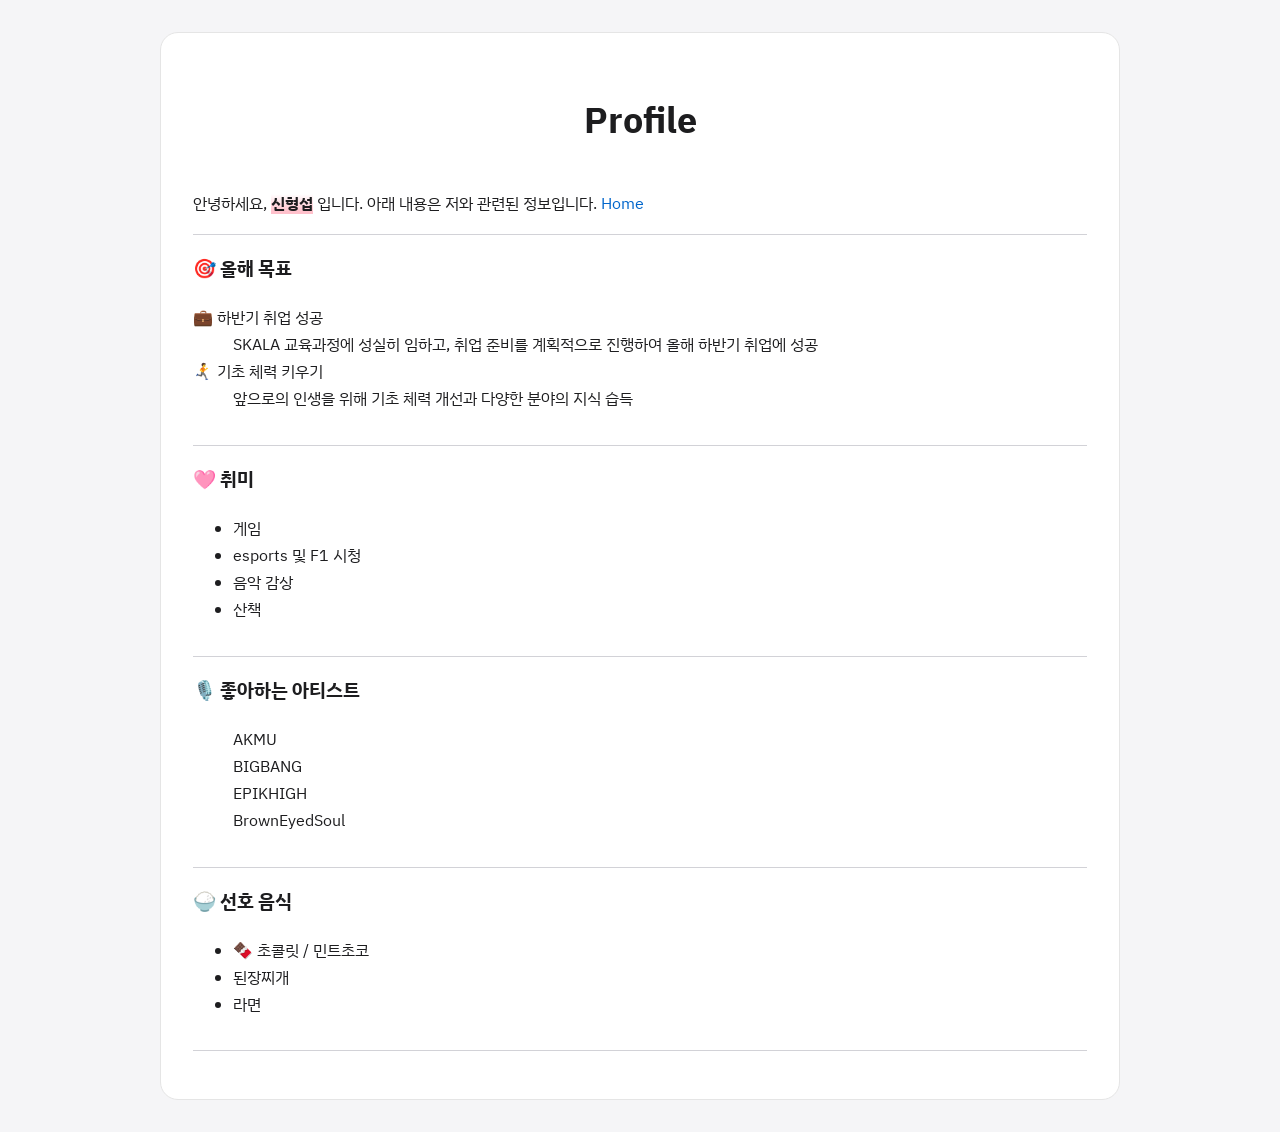
==== templates/02_my_intro_page.html @ d1951206 "day1" ====
<!DOCTYPE html>
<html lang="en">
<head>
    <meta charset="UTF-8">
    <meta name="viewport" content="width=device-width, initial-scale=1.0">
    <title>myProfile</title>
    <link rel="stylesheet" href="../css/style.css">
</head>
<body>
    <div class="container">
        <header class="section-divider">
            <h1>Profile</h1>
            <span>안녕하세요, <mark class="pink-mark"><b>신형섭</b></mark> 입니다. 아래 내용은 저와 관련된 정보입니다.</span>
            <a href="index.html">Home</a>
        </header>

        <div class="section-divider">
            <h3>🎯 올해 목표</h3>
            <dl>
                <dt>💼 하반기 취업 성공</dt>
                <dd>SKALA 교육과정에 성실히 임하고, 취업 준비를 계획적으로 진행하여 올해 하반기 취업에 성공</dd>
                <dt>🏃‍➡️ 기초 체력 키우기</dt>
                <dd>앞으로의 인생을 위해 기초 체력 개선과 다양한 분야의 지식 습득</dd>
            </dl>
        </div>

        <div class="section-divider">
            <h3>🩷 취미</h3>
            <ul>
                <li>게임</li>
                <li>esports 및 F1 시청</li>
                <li>음악 감상</li>
                <li>산책</li>
            </ul>
        </div>

        <div class="section-divider">
            <h3>🎙️ 좋아하는 아티스트</h3>
            <dl>
                <dd>AKMU</dd>
                <dd>BIGBANG</dd>
                <dd>EPIKHIGH</dd>
                <dd>BrownEyedSoul</dd>
            </dl>
        </div>

        <div class="section-divider">
            <h3>🍚 선호 음식</h3>
            <ul>
                <li>🍫 초콜릿 / 민트초코</li>
                <li>된장찌개</li>
                <li>라면</li>
            </ul>
        </div>
    </div>
    

    
</body>
</html>
---- css/style.css ----
@import url('https://fonts.googleapis.com/css2?family=IBM+Plex+Sans+KR&display=swap');

body {
    line-height: 1.7;
    color: #1d1d1f;
    background-color: #f5f5f7;
    margin: 0;
    padding: 32px;
    font-family: "IBM Plex Sans KR", sans-serif;
    font-weight: 400;
    font-style: normal;
}

h1 {
    color: #1d1d1f;
    font-size: 36px;
    padding-bottom: 16px;
    /* border-bottom: 1px solid #d2d2d7; */
    text-align: center;
}

h2 {
    color: #424245;
    font-size: 24px;
    padding-left: 12px;
    border-left: 4px solid #0071e3;
}

a {
    color: #0066cc;
    text-decoration: none;
}

a:hover {
    color: #004c99;
    text-decoration: underline;
}

.main-nav {
    text-align: center;
}

.main-nav a {
    display: inline-block;
    margin: 0;
    padding: 4px 12px;
}

.main-nav a + a {
    border-left: 1px solid #d2d2d7;
}

.section-divider {
    padding-bottom: 16px;
    margin-bottom: 16px;
    border-bottom: 1px solid #d2d2d7;
}

.pink-mark {
    background: linear-gradient(
        transparent 10%, 
        pink 90%
    );
    color: inherit;
}

.container {
    max-width: 960px;
    margin: 0 auto;
    padding: 32px;
    background-color: #ffffff;
    border: 1px solid #e5e5e5;
    border-radius: 18px;
    width: 100%;
    box-sizing: border-box;
}

.trip-card {
    background-color: #ffffff;
    border: 1px solid #e5e5e5;
    border-radius: 16px;
    padding: 12px;
    margin: 24px 0;
    box-shadow: 0 4px 16px rgba(0, 0, 0, 0.06);
}

.trip-card img {
    max-width: 100%;
    height: auto;
    border-radius: 12px;
}

.table-wrap {
    margin-top: 24px;
    overflow-x: auto;
}

.schedule-table {
    width: 100%;
    border-collapse: collapse;
    border: 1px solid #d2d2d7;
    border-radius: 12px;
    overflow: hidden;
}

.schedule-table th,
.schedule-table td {
    padding: 14px 16px;
    border: 1px solid #e5e5e5;
    text-align: center;
}

.schedule-table th {
    color: #ffffff;
    background-color: #0071e3;
}

.schedule-table tbody td:hover {
    background-color: #f5f5f7;
}

.schedule-table td:first-child {
    color: #6e6e73;
    white-space: nowrap;
}

.lunch-row {
    color: #6e6e73;
    background-color: #fff8e6;
}

.signup-form fieldset {
    margin: 24px 0;
    padding: 24px;
    background-color: #fbfbfd;
    border: 1px solid #d2d2d7;
    border-radius: 14px;
}

.signup-form legend {
    padding: 0 8px;
    color: #1d1d1f;
    font-weight: 600;
}

.signup-form p {
    margin: 16px 0;
}

.signup-form input[type="text"],
.signup-form input[type="email"],
.signup-form input[type="tel"],
.signup-form input[type="date"],
.signup-form select,
.signup-form textarea {
    width: 100%;
    max-width: 460px;
    padding: 12px 14px;
    color: #1d1d1f;
    background-color: #ffffff;
    border: 1px solid #d2d2d7;
    border-radius: 10px;
    box-sizing: border-box;
    font: inherit;
}

.signup-form textarea {
    max-width: 100%;
    resize: vertical;
}

.signup-form input:focus,
.signup-form select:focus,
.signup-form textarea:focus {
    border-color: #0071e3;
    outline: 3px solid rgba(0, 113, 227, 0.15);
}

.signup-form input[type="radio"],
.signup-form input[type="checkbox"] {
    margin-right: 6px;
    accent-color: #0071e3;
}

.signup-form .btn-submit,
.signup-form .btn-reset {
    min-width: 120px;
    margin: 20px 4px 0;
    padding: 12px 20px;
    border: 1px solid transparent;
    border-radius: 10px;
    font: inherit;
    font-weight: 600;
    cursor: pointer;
}

.signup-form .btn-submit {
    color: #ffffff;
    background-color: #0071e3;
}

.signup-form .btn-submit:hover {
    background-color: #0062c4;
}

.signup-form .btn-reset {
    color: #1d1d1f;
    background-color: #f5f5f7;
    border-color: #d2d2d7;
}

.signup-form .btn-reset:hover {
    background-color: #e8e8ed;
}
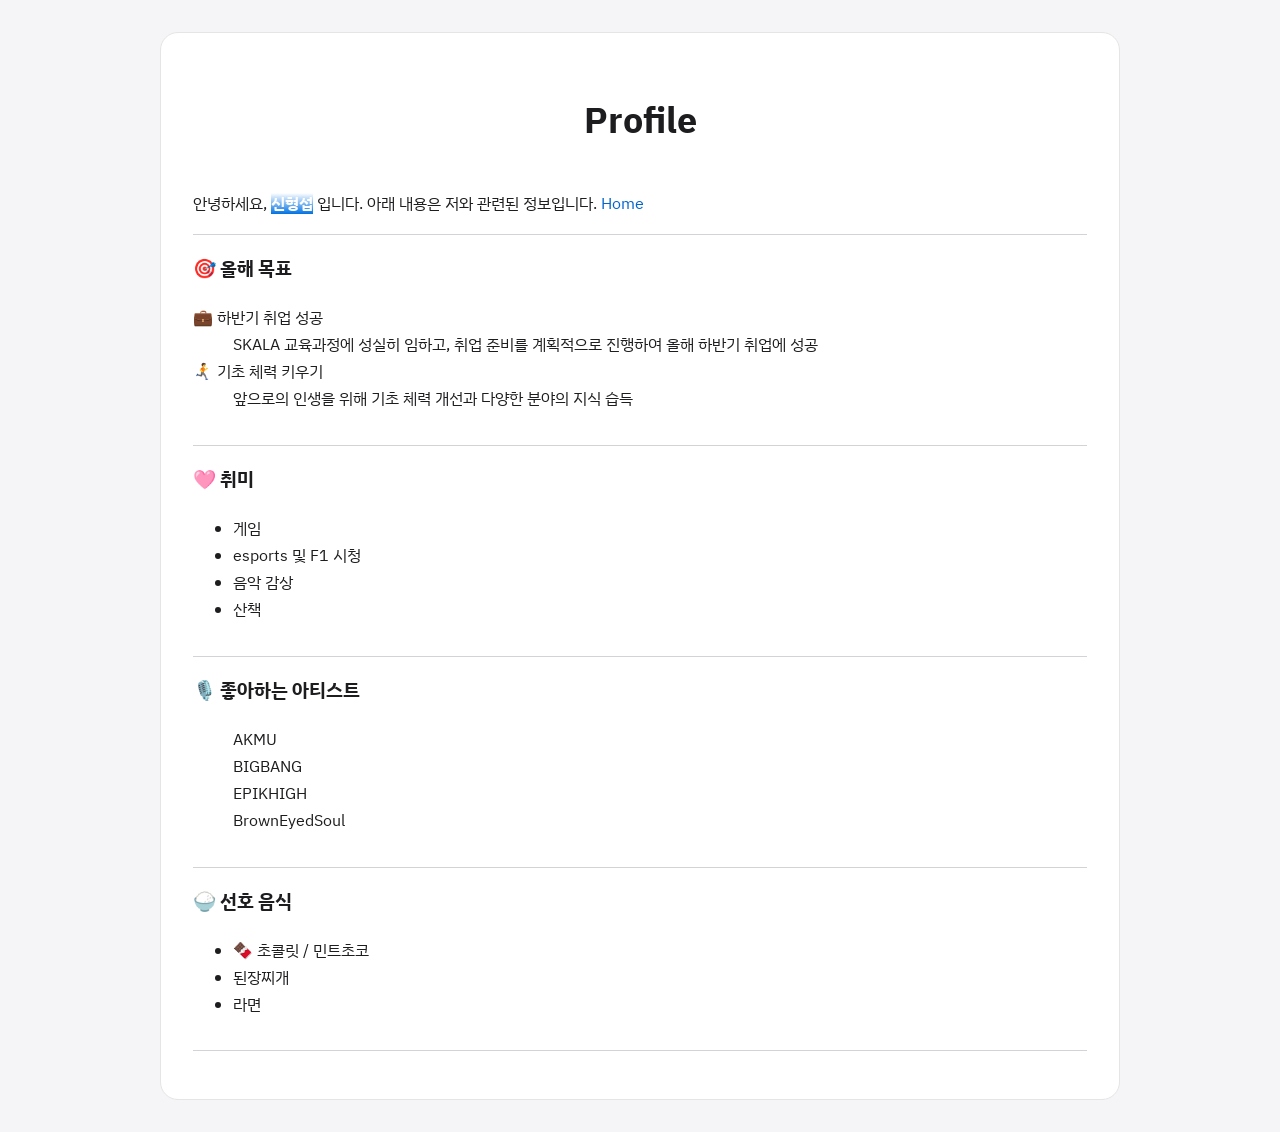
==== commit 9f4df89a: "day2_1" ====
--- a/templates/02_my_intro_page.html
+++ b/templates/02_my_intro_page.html
@@ -10,7 +10,7 @@
     <div class="container">
         <header class="section-divider">
             <h1>Profile</h1>
-            <span>안녕하세요, <mark class="pink-mark"><b>신형섭</b></mark> 입니다. 아래 내용은 저와 관련된 정보입니다.</span>
+            <span>안녕하세요, <mark class="blue-mark"><b>신형섭</b></mark> 입니다. 아래 내용은 저와 관련된 정보입니다.</span>
             <a href="index.html">Home</a>
         </header>
 
--- a/css/style.css
+++ b/css/style.css
@@ -39,12 +39,24 @@
 
 .main-nav {
     text-align: center;
+    display: flex;
+    justify-content: center;
+    align-items: center;
+    flex-wrap: wrap;
 }
 
 .main-nav a {
     display: inline-block;
     margin: 0;
     padding: 4px 12px;
+    transition:
+        color 0.25s ease, 
+        background-color 0.25s ease;
+}
+
+.main-nav a:hover {
+    color: white;
+    background-color: #0071e3;
 }
 
 .main-nav a + a {
@@ -57,12 +69,12 @@
     border-bottom: 1px solid #d2d2d7;
 }
 
-.pink-mark {
+.blue-mark {
     background: linear-gradient(
-        transparent 10%, 
-        pink 90%
+        transparent 5%, 
+        #0071e3 100%
     );
-    color: inherit;
+    color: #ffffff;
 }
 
 .container {
@@ -83,6 +95,15 @@
     padding: 12px;
     margin: 24px 0;
     box-shadow: 0 4px 16px rgba(0, 0, 0, 0.06);
+
+    transition: 
+        transform 0.3s ease,
+        box-shadow 0.3s ease;
+}
+
+.trip-card:hover {
+    transform: translateY(-6px);
+    box-shadow: 0 12px 24px rgba(0, 0, 0, 0.16);
 }
 
 .trip-card img {
@@ -198,18 +219,119 @@
 .signup-form .btn-submit {
     color: #ffffff;
     background-color: #0071e3;
+    transition: 
+        background-color 0.25s ease, 
+        transform 0.25s ease;
 }
 
 .signup-form .btn-submit:hover {
     background-color: #0062c4;
+    transform: translateY(-2px);
 }
 
 .signup-form .btn-reset {
     color: #1d1d1f;
     background-color: #f5f5f7;
     border-color: #d2d2d7;
+    transition: 
+        background-color 0.25s ease, 
+        transform 0.25s ease;
 }
 
 .signup-form .btn-reset:hover {
     background-color: #e8e8ed;
-}
+    transform: translateY(-2px);
+}
+
+.fixed-header {
+    position: fixed;
+    top: 0;
+    left: 0;
+    right: 0;
+    width: 90%;
+    max-width: 960px;
+    margin: 0 auto;
+    padding: 16px 32px;
+    box-sizing: border-box;
+    background-color: white;
+    z-index: 1000;
+}
+
+.signup-page {
+    padding-top: 180px;
+}
+
+.index-layout {
+    display: flex;
+    gap: 32px;
+    align-items: flex-start;
+}
+
+.index-layout > main {
+    flex: 3;
+    min-width: 0;
+}
+
+.index-layout > aside {
+    flex: 1;
+    min-width: 0;
+}
+
+.trip-grid {
+    display: grid;
+    grid-template-columns: repeat(3, 1fr);
+    gap: 20px;
+}
+
+.trip-grid .trip-card {
+    margin: 0;
+}
+
+.trip-card figure {
+    margin: 0;
+}
+
+.trip-card img {
+    width: 100%;
+    height: 180px;
+    object-fit: cover;
+}
+
+#spot,
+#vlog {
+    scroll-margin-top: 80px;
+}
+
+@media (max-width: 786px) {
+    .trip-grid {
+        grid-template-columns: 1fr;
+    }
+    .index-layout {
+        flex-direction: column;
+        align-items: stretch;
+    }
+    .index-nav {
+        flex-direction: column;
+        align-items: stretch;
+    }
+    .index-nav a + a {
+        border-left: none;
+        border-top: 1px solid #d2d2d7;
+    }
+}
+
+.index-title {
+    animation: title-fade-in 0.8s ease-out both;
+}
+
+@keyframes title-fade-in {
+    from {
+        opacity: 0;
+        transform: translateY(-12px);
+    }
+
+    to {
+        opacity: 1;
+        transform: translateY(0);
+    }
+}
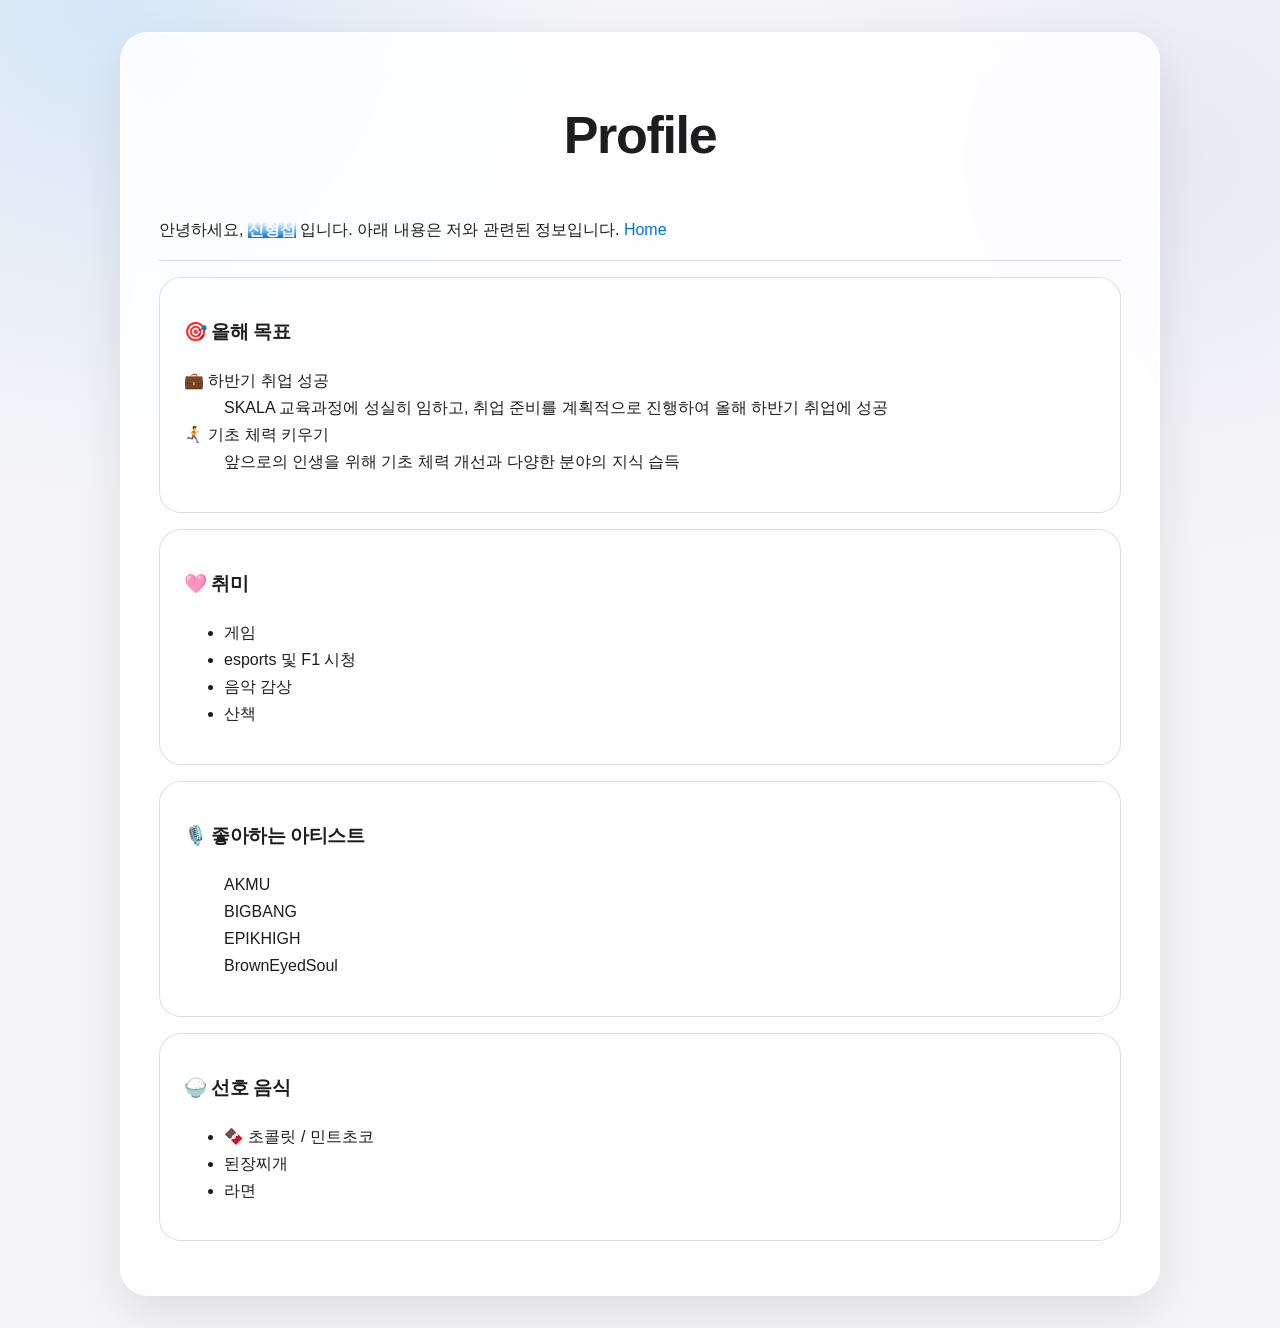
==== commit 0d4dedad: "day2" ====
--- a/templates/02_my_intro_page.html
+++ b/templates/02_my_intro_page.html
@@ -1,5 +1,5 @@
 <!DOCTYPE html>
-<html lang="en">
+<html lang="ko">
 <head>
     <meta charset="UTF-8">
     <meta name="viewport" content="width=device-width, initial-scale=1.0">
--- a/css/style.css
+++ b/css/style.css
@@ -20,7 +20,9 @@
     text-align: center;
 }
 
-h2 {
+h2,
+.index-layout > aside > h3 {
+    margin: 0.83em 0;
     color: #424245;
     font-size: 24px;
     padding-left: 12px;
@@ -170,6 +172,7 @@
 }
 
 .signup-form input[type="text"],
+.signup-form input[type="password"],
 .signup-form input[type="email"],
 .signup-form input[type="tel"],
 .signup-form input[type="date"],
@@ -243,6 +246,70 @@
     transform: translateY(-2px);
 }
 
+.result-table-wrap {
+    margin: 24px 0 32px;
+    border: 1px solid #e5e5e5;
+    border-radius: 14px;
+    box-shadow: 0 4px 16px rgba(0, 0, 0, 0.05);
+    overflow-x: auto;
+}
+
+.result-table {
+    width: 100%;
+    min-width: 520px;
+    border-collapse: collapse;
+    background-color: #ffffff;
+}
+
+.result-table th,
+.result-table td {
+    padding: 14px 18px;
+    border-bottom: 1px solid #e5e5e5;
+    text-align: left;
+}
+
+.result-table thead th {
+    color: #ffffff;
+    background-color: #0071e3;
+    font-weight: 600;
+    text-align: center;
+}
+
+.result-table thead th:first-child,
+.result-table tbody th:not([colspan]) {
+    width: 30%;
+}
+
+.result-table tbody th[colspan="2"] {
+    color: #424245;
+    background-color: #f5f5f7;
+    font-size: 14px;
+    font-weight: 600;
+    text-align: center;
+}
+
+.result-table tbody th:not([colspan]) {
+    color: #424245;
+    background-color: #fbfbfd;
+    font-weight: 500;
+    text-align: center;
+}
+
+.result-table tbody td {
+    color: #1d1d1f;
+    overflow-wrap: anywhere;
+}
+
+.result-table tbody tr:hover th:not([colspan]),
+.result-table tbody tr:hover td {
+    background-color: #f0f7ff;
+}
+
+.result-table tbody tr:last-child th,
+.result-table tbody tr:last-child td {
+    border-bottom: none;
+}
+
 .fixed-header {
     position: fixed;
     top: 0;
@@ -277,6 +344,92 @@
     min-width: 0;
 }
 
+.weather-select {
+    width: 100%;
+    padding: 11px 40px 11px 14px;
+    color: #1d1d1f;
+    background-color: #ffffff;
+    border: 1px solid #d2d2d7;
+    border-radius: 10px;
+    box-sizing: border-box;
+    font: inherit;
+    cursor: pointer;
+    transition:
+        border-color 0.2s ease,
+        box-shadow 0.2s ease;
+}
+
+.weather-select:hover {
+    border-color: #86868b;
+}
+
+.weather-select:focus {
+    border-color: #0071e3;
+    box-shadow: 0 0 0 3px rgba(0, 113, 227, 0.15);
+    outline: none;
+}
+
+#weather-box {
+    min-height: 110px;
+    margin-top: 14px;
+    padding: 16px;
+    color: #1d1d1f;
+    background: linear-gradient(145deg, #f0f7ff, #ffffff);
+    border: 1px solid #c7ddf5;
+    border-radius: 12px;
+    box-sizing: border-box;
+    box-shadow: 0 4px 14px rgba(0, 113, 227, 0.08);
+    overflow-wrap: anywhere;
+}
+
+#weather-box:empty {
+    display: flex;
+    justify-content: center;
+    align-items: center;
+    border-style: dashed;
+}
+
+#weather-box:empty::before {
+    color: #6e6e73;
+    font-size: 14px;
+    text-align: center;
+    content: "도시를 선택하면 날씨가 표시됩니다.";
+}
+
+.game-button {
+    width: 100%;
+    margin-top: 12px;
+    padding: 12px 18px;
+    color: #ffffff;
+    background-color: #0071e3;
+    border: none;
+    border-radius: 10px;
+    box-shadow: 0 4px 12px rgba(0, 113, 227, 0.22);
+    font: inherit;
+    font-weight: 600;
+    cursor: pointer;
+    transition:
+        background-color 0.2s ease,
+        box-shadow 0.2s ease,
+        transform 0.2s ease;
+}
+
+.game-button:hover {
+    background-color: #0062c4;
+    box-shadow: 0 6px 16px rgba(0, 113, 227, 0.3);
+    transform: translateY(-2px);
+}
+
+.game-button:active {
+    box-shadow: 0 2px 8px rgba(0, 113, 227, 0.2);
+    transform: translateY(0);
+}
+
+.game-button:focus-visible {
+    outline: 3px solid rgba(0, 113, 227, 0.25);
+    outline-offset: 3px;
+}
+
 .trip-grid {
     display: grid;
     grid-template-columns: repeat(3, 1fr);
@@ -335,3 +488,549 @@
         transform: translateY(0);
     }
 }
+
+#bag-status {
+    font-size: 14px;
+    color: #6e6e73;
+}
+
+#bag-status.loading {
+    color: #0071e3;
+    font-weight: bold;
+}
+
+#bag-status.complete {
+    color: #16803c;
+    font-weight: bold;
+}
+
+.quiz-link {
+    display: block;
+    box-sizing: border-box;
+    text-align: center;
+}
+
+.quiz-link:hover {
+    color: #ffffff;
+    text-decoration: none;
+}
+
+.quiz-page {
+    min-height: 100vh;
+    box-sizing: border-box;
+}
+
+.quiz-container {
+    width: 100%;
+    max-width: 720px;
+    margin: 0 auto;
+}
+
+.quiz-header {
+    margin-bottom: 24px;
+    text-align: center;
+}
+
+.quiz-header h1 {
+    margin-bottom: 4px;
+}
+
+.quiz-header p {
+    margin: 0;
+    color: #6e6e73;
+}
+
+.quiz-card {
+    padding: 32px;
+    background-color: #ffffff;
+    border: 1px solid #e5e5e5;
+    border-radius: 18px;
+    box-shadow: 0 8px 24px rgba(0, 0, 0, 0.08);
+}
+
+.quiz-meta {
+    display: flex;
+    justify-content: space-between;
+    gap: 16px;
+    color: #6e6e73;
+    font-size: 14px;
+    font-weight: 600;
+}
+
+.quiz-meta p {
+    margin: 0;
+}
+
+.quiz-card h2 {
+    margin: 24px 0;
+}
+
+.quiz-options {
+    display: grid;
+    gap: 12px;
+}
+
+.quiz-option,
+.quiz-next-button {
+    width: 100%;
+    padding: 14px 18px;
+    border-radius: 10px;
+    font: inherit;
+    font-weight: 600;
+    cursor: pointer;
+}
+
+.quiz-option {
+    color: #1d1d1f;
+    background-color: #ffffff;
+    border: 1px solid #d2d2d7;
+    text-align: left;
+    transition:
+        border-color 0.2s ease,
+        background-color 0.2s ease,
+        transform 0.2s ease;
+}
+
+.quiz-option:hover:not(:disabled) {
+    background-color: #f0f7ff;
+    border-color: #0071e3;
+    transform: translateY(-2px);
+}
+
+.quiz-option.correct {
+    color: #116b32;
+    background-color: #eaf8ef;
+    border-color: #34a853;
+}
+
+.quiz-option.wrong {
+    color: #a11d24;
+    background-color: #fff0f0;
+    border-color: #d93025;
+}
+
+.quiz-option:disabled {
+    cursor: default;
+    opacity: 1;
+}
+
+.quiz-result {
+    min-height: 28px;
+    margin: 20px 0;
+    color: #6e6e73;
+    font-weight: 600;
+}
+
+.quiz-result.correct-message {
+    color: #16803c;
+}
+
+.quiz-result.wrong-message {
+    color: #c5221f;
+}
+
+.quiz-result.final-message {
+    padding: 14px;
+    color: #1d1d1f;
+    background-color: #f0f7ff;
+    border-radius: 10px;
+    text-align: center;
+}
+
+.quiz-next-button {
+    color: #ffffff;
+    background-color: #0071e3;
+    border: none;
+}
+
+.quiz-next-button:hover:not(:disabled) {
+    background-color: #0062c4;
+}
+
+.quiz-next-button:disabled {
+    background-color: #b8b8bd;
+    cursor: not-allowed;
+}
+
+.quiz-home-link {
+    display: block;
+    margin-top: 20px;
+    text-align: center;
+}
+
+@media (max-width: 600px) {
+    .quiz-page {
+        padding: 16px;
+    }
+
+    .quiz-card {
+        padding: 22px;
+    }
+
+    .quiz-header h1 {
+        font-size: 28px;
+    }
+}
+
+/* Apple-inspired shared theme */
+:root {
+    --apple-blue: #0071e3;
+    --apple-blue-hover: #0066cc;
+    --apple-text: #1d1d1f;
+    --apple-secondary: #6e6e73;
+    --apple-bg: #f5f5f7;
+    --apple-surface: rgba(255, 255, 255, 0.88);
+    --apple-solid-surface: #ffffff;
+    --apple-border: rgba(60, 60, 67, 0.16);
+    --apple-soft-blue: #eef6ff;
+    --apple-green: #34c759;
+    --apple-red: #ff3b30;
+    --apple-shadow: 0 18px 50px rgba(0, 0, 0, 0.09);
+}
+
+html {
+    scroll-behavior: smooth;
+}
+
+body {
+    min-height: 100vh;
+    color: var(--apple-text);
+    background:
+        radial-gradient(circle at 8% 0%, rgba(10, 132, 255, 0.13), transparent 28%),
+        radial-gradient(circle at 92% 12%, rgba(94, 92, 230, 0.08), transparent 24%),
+        var(--apple-bg);
+    font-family: -apple-system, BlinkMacSystemFont, "SF Pro Display",
+        "SF Pro Text", "Apple SD Gothic Neo", "Noto Sans KR", sans-serif;
+    -webkit-font-smoothing: antialiased;
+    text-rendering: optimizeLegibility;
+}
+
+h1,
+h2,
+h3,
+h4 {
+    letter-spacing: -0.025em;
+}
+
+h1 {
+    color: var(--apple-text);
+    font-size: clamp(34px, 6vw, 52px);
+    line-height: 1.15;
+}
+
+h2,
+.index-layout > aside > h3 {
+    color: var(--apple-text);
+    border-left-color: var(--apple-blue);
+}
+
+a {
+    color: var(--apple-blue);
+}
+
+a:hover {
+    color: var(--apple-blue-hover);
+}
+
+.container {
+    max-width: 1040px;
+    padding: 38px;
+    background-color: var(--apple-surface);
+    border-color: rgba(255, 255, 255, 0.7);
+    border-radius: 28px;
+    box-shadow: var(--apple-shadow);
+    -webkit-backdrop-filter: saturate(160%) blur(18px);
+    backdrop-filter: saturate(160%) blur(18px);
+}
+
+.section-divider {
+    border-bottom-color: var(--apple-border);
+}
+
+.main-nav {
+    gap: 8px;
+}
+
+.main-nav a {
+    padding: 9px 15px;
+    border-radius: 999px;
+    font-weight: 600;
+    transition:
+        color 0.2s ease,
+        background-color 0.2s ease,
+        transform 0.2s ease;
+}
+
+.main-nav a:hover {
+    color: #ffffff;
+    background-color: var(--apple-blue);
+    text-decoration: none;
+    transform: translateY(-1px);
+}
+
+.main-nav a + a,
+.index-nav a + a {
+    border: 0;
+}
+
+.index-layout {
+    gap: 26px;
+}
+
+.index-layout > main > section,
+.index-layout > aside,
+.container > div:not(.index-layout):not(.table-wrap):not(.result-table-wrap) {
+    background-color: rgba(255, 255, 255, 0.68);
+    border: 1px solid var(--apple-border);
+    border-radius: 22px;
+}
+
+.index-layout > main > section {
+    margin-bottom: 18px;
+    padding: 22px;
+}
+
+.index-layout > aside {
+    position: sticky;
+    top: 20px;
+    padding: 22px;
+}
+
+.index-layout figure {
+    margin: 18px 0 0;
+}
+
+.index-layout img {
+    max-width: 100%;
+    height: auto;
+    border-radius: 16px;
+}
+
+.container > div:not(.index-layout):not(.table-wrap):not(.result-table-wrap) {
+    margin: 16px 0;
+    padding: 20px 24px;
+}
+
+.weather-select,
+.signup-form input[type="text"],
+.signup-form input[type="password"],
+.signup-form input[type="email"],
+.signup-form input[type="tel"],
+.signup-form input[type="date"],
+.signup-form select,
+.signup-form textarea {
+    color: var(--apple-text);
+    background-color: rgba(255, 255, 255, 0.9);
+    border-color: var(--apple-border);
+    border-radius: 14px;
+}
+
+.weather-select:focus,
+.signup-form input:focus,
+.signup-form select:focus,
+.signup-form textarea:focus {
+    border-color: var(--apple-blue);
+    box-shadow: 0 0 0 4px rgba(0, 113, 227, 0.14);
+    outline: none;
+}
+
+#weather-box {
+    background: linear-gradient(145deg, var(--apple-soft-blue), #ffffff);
+    border-color: rgba(0, 113, 227, 0.2);
+    border-radius: 16px;
+    box-shadow: none;
+}
+
+.game-button,
+.signup-form .btn-submit,
+.quiz-next-button {
+    color: #ffffff;
+    background-color: var(--apple-blue);
+    border-radius: 14px;
+    box-shadow: none;
+}
+
+.game-button:hover,
+.signup-form .btn-submit:hover,
+.quiz-next-button:hover:not(:disabled) {
+    background-color: var(--apple-blue-hover);
+    box-shadow: 0 8px 20px rgba(0, 113, 227, 0.2);
+}
+
+.signup-form fieldset {
+    background-color: rgba(255, 255, 255, 0.72);
+    border-color: var(--apple-border);
+    border-radius: 20px;
+}
+
+.signup-form .btn-reset {
+    color: var(--apple-text);
+    background-color: #e8e8ed;
+    border-color: transparent;
+    border-radius: 14px;
+}
+
+.fixed-header {
+    background-color: rgba(255, 255, 255, 0.78);
+    border-bottom: 1px solid var(--apple-border);
+    box-shadow: 0 8px 28px rgba(0, 0, 0, 0.08);
+    -webkit-backdrop-filter: saturate(180%) blur(20px);
+    backdrop-filter: saturate(180%) blur(20px);
+}
+
+.schedule-table,
+.result-table-wrap {
+    border-color: var(--apple-border);
+    border-radius: 18px;
+    box-shadow: 0 12px 32px rgba(0, 0, 0, 0.07);
+}
+
+.schedule-table th,
+.result-table thead th {
+    color: #ffffff;
+    background-color: var(--apple-blue);
+}
+
+.schedule-table td,
+.schedule-table th,
+.result-table th,
+.result-table td {
+    border-color: var(--apple-border);
+}
+
+.schedule-table tbody td:hover,
+.result-table tbody tr:hover th:not([colspan]),
+.result-table tbody tr:hover td {
+    background-color: var(--apple-soft-blue);
+}
+
+.result-table tbody th[colspan="2"],
+.result-table tbody th:not([colspan]) {
+    color: var(--apple-text);
+    background-color: #f2f2f7;
+}
+
+.quiz-page {
+    background:
+        radial-gradient(circle at 15% 0%, rgba(10, 132, 255, 0.16), transparent 32%),
+        var(--apple-bg);
+}
+
+.quiz-card {
+    border-color: var(--apple-border);
+    border-radius: 26px;
+    box-shadow: var(--apple-shadow);
+}
+
+.quiz-option {
+    border-color: var(--apple-border);
+    border-radius: 14px;
+}
+
+.quiz-option:hover:not(:disabled) {
+    background-color: var(--apple-soft-blue);
+    border-color: var(--apple-blue);
+}
+
+.quiz-option.correct {
+    color: #147a3d;
+    background-color: #edfff2;
+    border-color: var(--apple-green);
+}
+
+.quiz-option.wrong {
+    color: #c42a22;
+    background-color: #fff1f0;
+    border-color: var(--apple-red);
+}
+
+.quiz-result.final-message {
+    background-color: var(--apple-soft-blue);
+    border-radius: 14px;
+}
+
+@media (max-width: 820px) {
+    body {
+        padding: 18px;
+    }
+
+    .container {
+        padding: 26px;
+        border-radius: 24px;
+    }
+
+    .index-layout {
+        flex-direction: column;
+    }
+
+    .index-layout > aside {
+        position: static;
+        width: 100%;
+    }
+
+    .index-nav {
+        flex-direction: row;
+        flex-wrap: nowrap;
+        justify-content: flex-start;
+        overflow-x: auto;
+        scrollbar-width: none;
+    }
+
+    .index-nav::-webkit-scrollbar {
+        display: none;
+    }
+
+    .index-nav a {
+        flex: none;
+        white-space: nowrap;
+    }
+}
+
+@media (max-width: 600px) {
+    body {
+        padding: 10px;
+    }
+
+    .container {
+        padding: 20px;
+        border-radius: 20px;
+    }
+
+    .fixed-header {
+        width: 100%;
+        padding: 12px 20px;
+    }
+
+    .signup-page {
+        padding-top: 165px;
+    }
+
+    .signup-form fieldset,
+    .quiz-card {
+        padding: 20px;
+    }
+
+    .signup-form .btn-submit,
+    .signup-form .btn-reset {
+        width: 100%;
+        margin: 8px 0 0;
+    }
+
+    .result-table {
+        min-width: 460px;
+    }
+}
+
+@media (prefers-reduced-motion: reduce) {
+    html {
+        scroll-behavior: auto;
+    }
+
+    *,
+    *::before,
+    *::after {
+        animation-duration: 0.01ms !important;
+        animation-iteration-count: 1 !important;
+        transition-duration: 0.01ms !important;
+    }
+}
